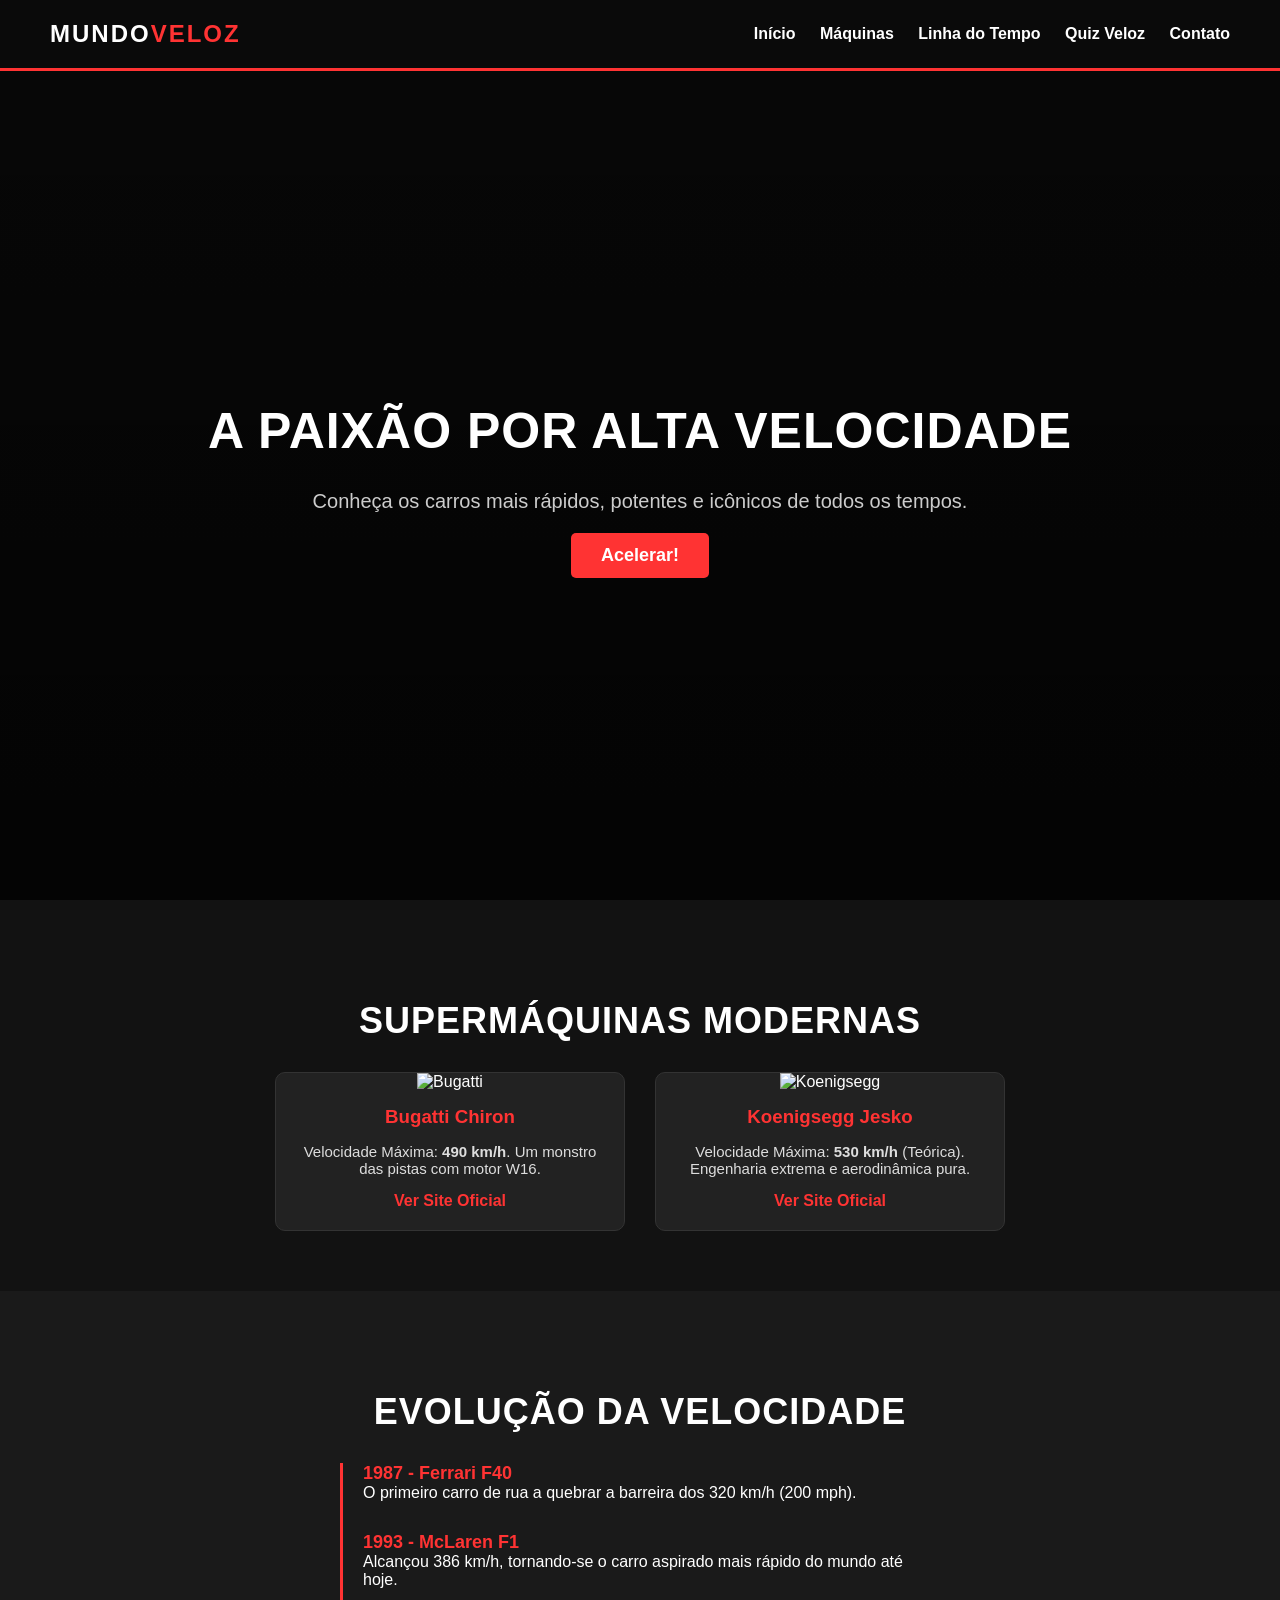
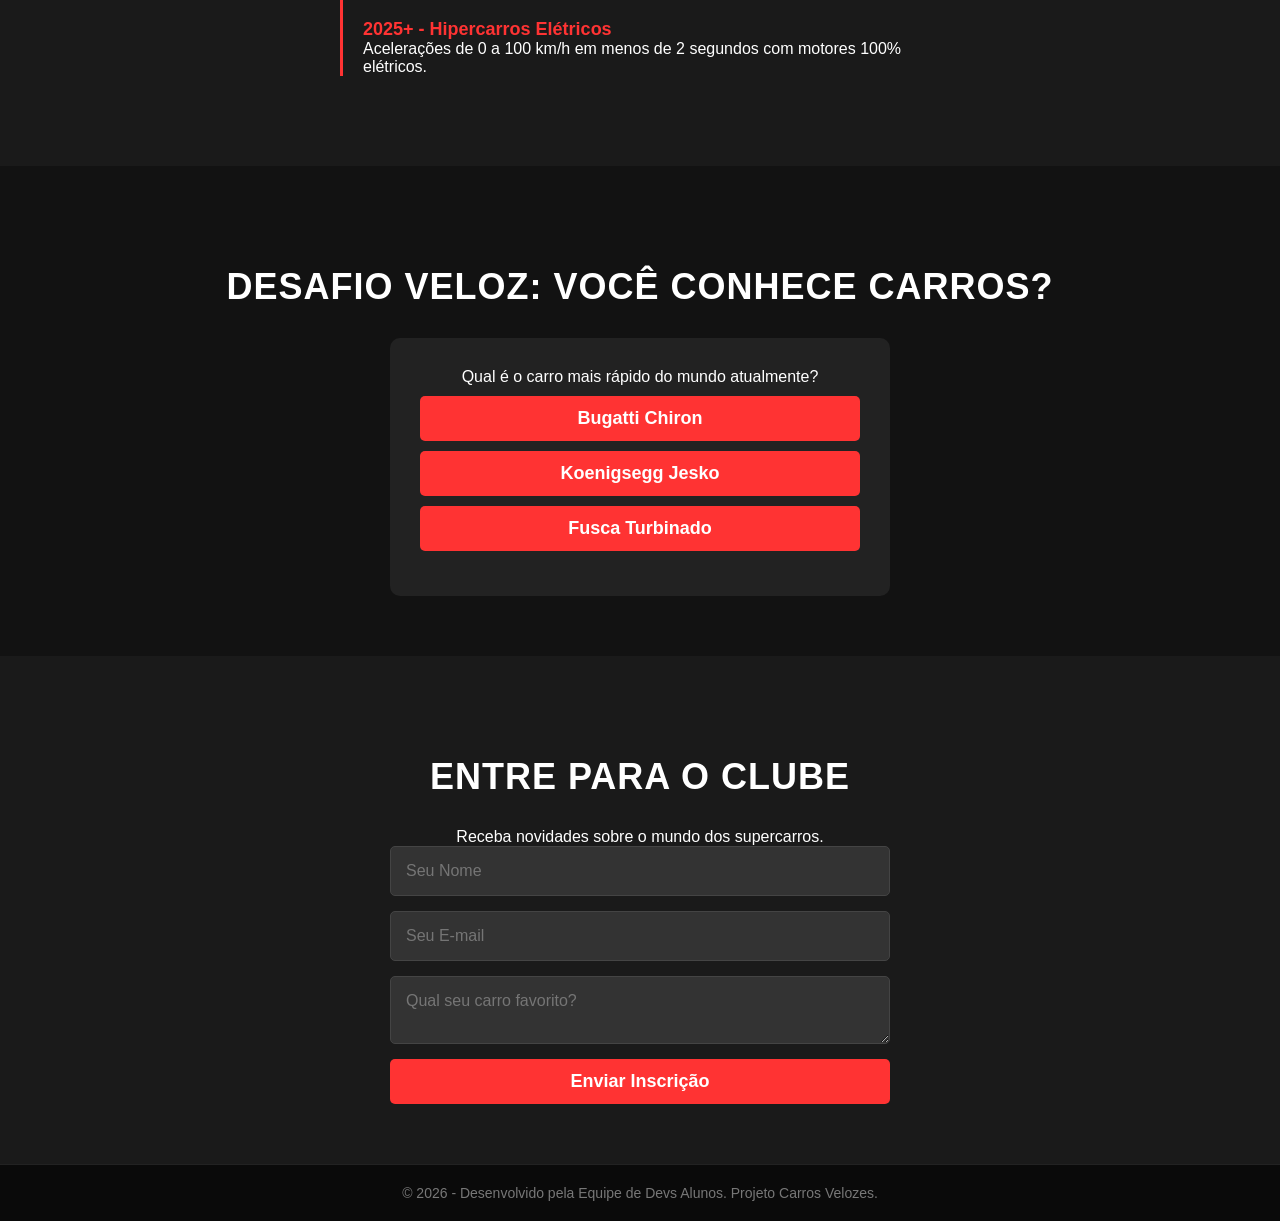
==== index.html @ cc2237c7 "Update index.html" ====
<!DOCTYPE html>
<html lang="pt-BR">
<head>
    <meta charset="UTF-8">
    <meta name="viewport" content="width=device-width, initial-scale=1.0">
    <title>Mundo Veloz | Supercarros</title>
    <link rel="stylesheet" href="style.css">
</head>
<body>

    <header>
        <div class="logo">MUNDO<span>VELOZ</span></div>
        <nav>
            <a href="#home">Início</a>
            <a href="#maquinas">Máquinas</a>
            <a href="#linha-tempo">Linha do Tempo</a>
            <a href="#quiz">Quiz Veloz</a>
            <a href="#contato">Contato</a>
        </nav>
    </header>

    <section id="home" class="hero">
        <div class="hero-content">
            <h2>A Paixão por Alta Velocidade</h2>
            <p>Conheça os carros mais rápidos, potentes e icônicos de todos os tempos.</p>
            <button onclick="boasVindas()">Acelerar!</button>
        </div>
    </section>

    <section id="maquinas" class="container">
        <h2>Supermáquinas Modernas</h2>
        <div class="grid-carros">
            <div class="card">
                <img src="https://images.unsplash.com/photo-1544636331-e26879cd4d9b?w=500" alt="Bugatti">
                <h3>Bugatti Chiron</h3>
                <p>Velocidade Máxima: <strong>490 km/h</strong>. Um monstro das pistas com motor W16.</p>
                <a href="https://www.bugatti.com" target="_blank" class="btn-link">Ver Site Oficial</a>
            </div>
            <div class="card">
                <img src="https://images.unsplash.com/photo-1617814076367-b759c7d7e738?w=500" alt="Koenigsegg">
                <h3>Koenigsegg Jesko</h3>
                <p>Velocidade Máxima: <strong>530 km/h</strong> (Teórica). Engenharia extrema e aerodinâmica pura.</p>
                <a href="https://www.koenigsegg.com" target="_blank" class="btn-link">Ver Site Oficial</a>
            </div>
        </div>
    </section>

    <section id="linha-tempo" class="container bg-dark">
        <h2>Evolução da Velocidade</h2>
        <div class="timeline">
            <div class="time-item">
                <h4>1987 - Ferrari F40</h4>
                <p>O primeiro carro de rua a quebrar a barreira dos 320 km/h (200 mph).</p>
            </div>
            <div class="time-item">
                <h4>1993 - McLaren F1</h4>
                <p>Alcançou 386 km/h, tornando-se o carro aspirado mais rápido do mundo até hoje.</p>
            </div>
            <div class="time-item">
                <h4>2025+ - Hipercarros Elétricos</h4>
                <p>Acelerações de 0 a 100 km/h em menos de 2 segundos com motores 100% elétricos.</p>
            </div>
        </div>
    </section>

    <section id="quiz" class="container">
        <h2>Desafio Veloz: Você conhece carros?</h2>
        <div class="quiz-box">
            <p id="pergunta">Qual é o carro mais rápido do mundo atualmente?</p>
            <button onclick="verificarResposta('Bugatti')">Bugatti Chiron</button>
            <button onclick="verificarResposta('Koenigsegg')">Koenigsegg Jesko</button>
            <button onclick="verificarResposta('Fusca')">Fusca Turbinado</button>
            <p id="resultado-quiz"></p>
        </div>
    </section>

    <section id="contato" class="container bg-dark">
        <h2>Entre para o Clube</h2>
        <p>Receba novidades sobre o mundo dos supercarros.</p>
        <form id="form-contato" onsubmit="enviarFormulario(event)">
            <input type="text" placeholder="Seu Nome" required>
            <input type="email" placeholder="Seu E-mail" required>
            <textarea placeholder="Qual seu carro favorito?" required></textarea>
            <button type="submit">Enviar Inscrição</button>
        </form>
    </section>

    <footer>
        <p>&copy; 2026 - Desenvolvido pela Equipe de Devs Alunos. Projeto Carros Velozes.</p>
    </footer>

    <script src="script.js"></script>
    <script src="https://cdn.jsdelivr.net/npm/@supabase/supabase-js@2"></script>

<script>
  // 2. Conexão com a sua URL do Supabase
  const SUPABASE_URL = 'https://mnbpgcqctdpocraukrky.supabase.co';
  
  // ATENÇÃO: Cole sua chave anon (public) dentro das aspas abaixo
  const SUPABASE_KEY = 'SUA_CHAVE_ANON_AQUI'; 

  const _supabase = window.supabase.createClient(SUPABASE_URL, SUPABASE_KEY);

  // 3. Função para enviar os dados
  async function enviarDados(event) {
    event.preventDefault(); // Não recarrega a página

    // Pega o que o usuário digitou no input
    const valorDigitado = document.getElementById('MEU_INPUT_ID').value;

    // Envia para o Supabase
    const { data, error } = await _supabase
      .from('NOME_DA_TABELA') // Troque pelo nome da sua tabela no Supabase
      .insert([{ NOME_DA_COLUNA: valorDigitado }]); // Troque pelo nome da coluna

    if (error) {
      alert('Erro ao salvar: ' + error.message);
    } else {
      alert('Dados salvos com sucesso!');
    }
  }
</script>
</body>
</html>
---- style.css ----
/* Configurações Gerais */
*{
    margin: 0;
    padding: 0;
    box-sizing: border-box;
    font-family: 'Segoe UI', Tahoma, Geneva, Verdana, sans-serif;
    scroll-behavior: smooth;
}

body {
    background-color: #121212;
    color: #ffffff;
}

/* Menu de Navegação Superior Fixoc */
header {
    background-color: #0a0a0a;
    padding: 20px 50px;
    display: flex;
    justify-content: space-between;
    align-items: center;
    position: fixed;
    width: 100%;
    top: 0;
    z-index: 1000;
    border-bottom: 3px solid #ff3333;
}

.logo {
    font-size: 24px;
    font-weight: bold;
    letter-spacing: 2px;
}

.logo span {
    color: #ff3333;
}

nav a {
    color: #fff;
    text-decoration: none;
    margin-left: 20px;
    font-weight: 600;
    transition: 0.3s;
}

nav a:hover {
    color: #ff3333;
}

/* Seções */
.container {
    padding: 100px 50px 60px 50px;
    text-align: center;
}

.bg-dark {
    background-color: #1a1a1a;
}

h2 {
    font-size: 36px;
    margin-bottom: 30px;
    text-transform: uppercase;
    letter-spacing: 1px;
}

/* Banner Inicial (Hero) */
.hero {
    background: linear-gradient(rgba(0,0,0,0.6), rgba(0,0,0,0.8)), url('https://images.unsplash.com/photo-1618843479313-40f8afb4b4d8?w=1200') no-repeat center center/cover;
    height: 100vh;
    display: flex;
    justify-content: center;
    align-items: center;
    text-align: center;
    padding-top: 80px;
}

.hero-content h2 {
    font-size: 50px;
    color: #fff;
}

.hero-content p {
    font-size: 20px;
    margin-bottom: 20px;
    color: #ccc;
}

button {
    background-color: #ff3333;
    color: white;
    border: none;
    padding: 12px 30px;
    font-size: 18px;
    font-weight: bold;
    cursor: pointer;
    border-radius: 5px;
    transition: 0.3s;
}

button:hover {
    background-color: #cc0000;
    transform: scale(1.05);
}

/* Cards de Carros (Grid) */
.grid-carros {
    display: flex;
    justify-content: center;
    gap: 30px;
    flex-wrap: wrap;
}

.card {
    background-color: #222;
    border-radius: 10px;
    overflow: hidden;
    width: 350px;
    border: 1px solid #333;
    padding-bottom: 20px;
    transition: 0.3s;
}

.card:hover {
    border-color: #ff3333;
    transform: translateY(-5px);
}

.card img {
    width: 100%;
    height: 200px;
    object-fit: cover;
}

.card h3 {
    margin: 15px 0;
    color: #ff3333;
}

.card p {
    padding: 0 15px;
    font-size: 15px;
    color: #ddd;
    margin-bottom: 15px;
}

.btn-link {
    color: #ff3333;
    text-decoration: none;
    font-weight: bold;
}

/* Linha do Tempo */
.timeline {
    max-width: 600px;
    margin: 0 auto;
    text-align: left;
    border-left: 3px solid #ff3333;
    padding-left: 20px;
}

.time-item {
    margin-bottom: 30px;
}

.time-item h4 {
    color: #ff3333;
    font-size: 18px;
}

/* Quiz */
.quiz-box {
    background-color: #222;
    padding: 30px;
    border-radius: 10px;
    max-width: 500px;
    margin: 0 auto;
}

.quiz-box button {
    display: block;
    width: 100%;
    margin: 10px 0;
}

#resultado-quiz {
    margin-top: 15px;
    font-weight: bold;
    font-size: 18px;
}

/* Formulário de Contato */
form {
    max-width: 500px;
    margin: 0 auto;
    display: flex;
    flex-direction: column;
    gap: 15px;
}

form input, form textarea {
    padding: 15px;
    background-color: #333;
    border: 1px solid #444;
    color: white;
    border-radius: 5px;
    font-size: 16px;
}

form input:focus, form textarea:focus {
    border-color: #ff3333;
    outline: none;
}

/* Rodapé */
footer {
    background-color: #0a0a0a;
    text-align: center;
    padding: 20px;
    border-top: 1px solid #222;
    font-size: 14px;
    color: #777;
}

/* Responsividade Básica */
@media (max-width: 768px) {
    header { flex-direction: column; padding: 15px; }
    nav { margin-top: 15px; }
    .hero-content h2 { font-size: 32px; }
}
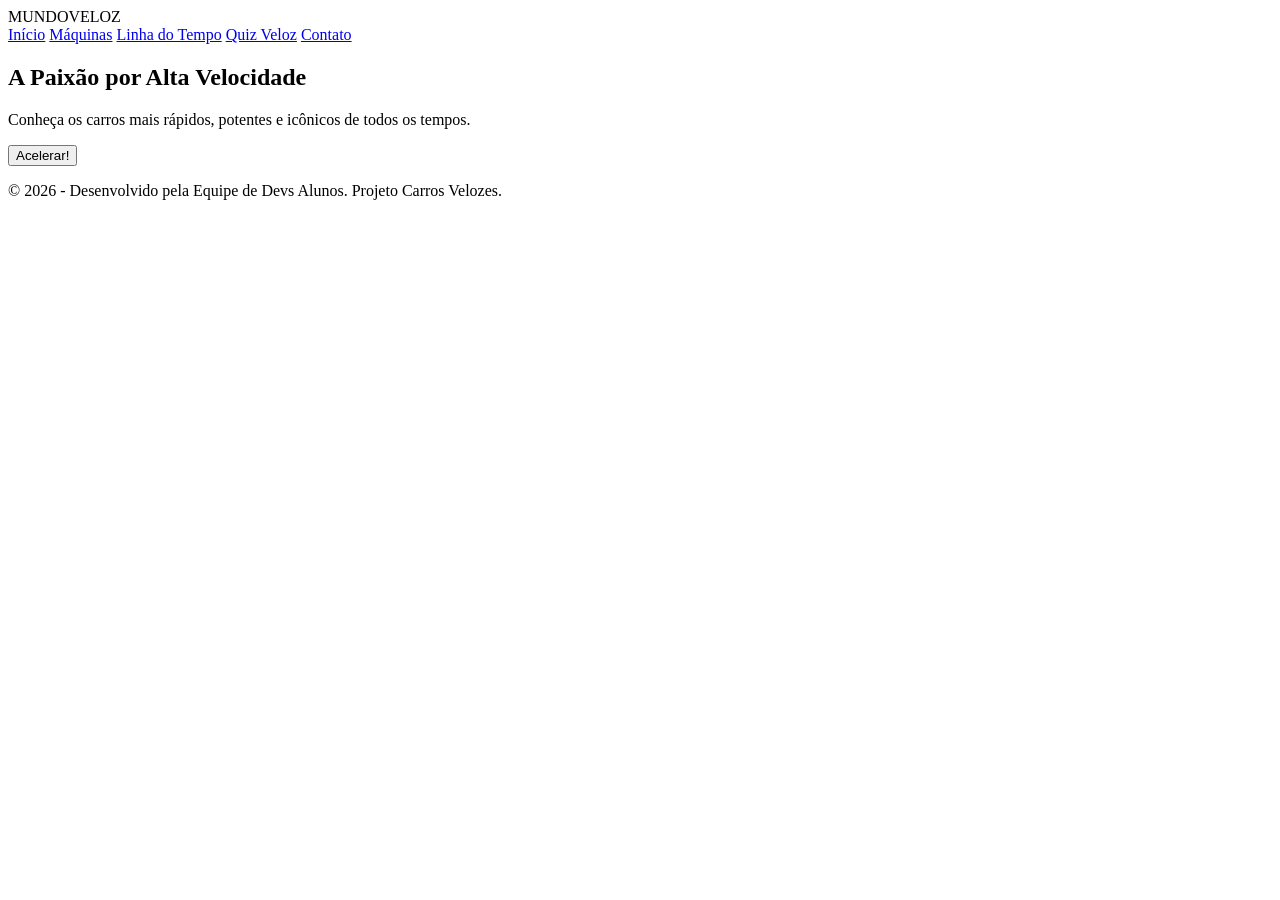
==== commit ccd5dd81: "Create index.html" ====
--- a/index.html
+++ b/index.html
@@ -3,7 +3,7 @@
 <head>
     <meta charset="UTF-8">
     <meta name="viewport" content="width=device-width, initial-scale=1.0">
-    <title>Mundo Veloz | Supercarros</title>
+    <title>Mundo Veloz | Início</title>
     <link rel="stylesheet" href="style.css">
 </head>
 <body>
@@ -11,11 +11,11 @@
     <header>
         <div class="logo">MUNDO<span>VELOZ</span></div>
         <nav>
-            <a href="#home">Início</a>
-            <a href="#maquinas">Máquinas</a>
-            <a href="#linha-tempo">Linha do Tempo</a>
-            <a href="#quiz">Quiz Veloz</a>
-            <a href="#contato">Contato</a>
+            <a href="index.html">Início</a>
+            <a href="maquinas.html">Máquinas</a>
+            <a href="timeline.html">Linha do Tempo</a>
+            <a href="quiz.html">Quiz Veloz</a>
+            <a href="contato.html">Contato</a>
         </nav>
     </header>
 
@@ -27,98 +27,10 @@
         </div>
     </section>
 
-    <section id="maquinas" class="container">
-        <h2>Supermáquinas Modernas</h2>
-        <div class="grid-carros">
-            <div class="card">
-                <img src="https://images.unsplash.com/photo-1544636331-e26879cd4d9b?w=500" alt="Bugatti">
-                <h3>Bugatti Chiron</h3>
-                <p>Velocidade Máxima: <strong>490 km/h</strong>. Um monstro das pistas com motor W16.</p>
-                <a href="https://www.bugatti.com" target="_blank" class="btn-link">Ver Site Oficial</a>
-            </div>
-            <div class="card">
-                <img src="https://images.unsplash.com/photo-1617814076367-b759c7d7e738?w=500" alt="Koenigsegg">
-                <h3>Koenigsegg Jesko</h3>
-                <p>Velocidade Máxima: <strong>530 km/h</strong> (Teórica). Engenharia extrema e aerodinâmica pura.</p>
-                <a href="https://www.koenigsegg.com" target="_blank" class="btn-link">Ver Site Oficial</a>
-            </div>
-        </div>
-    </section>
-
-    <section id="linha-tempo" class="container bg-dark">
-        <h2>Evolução da Velocidade</h2>
-        <div class="timeline">
-            <div class="time-item">
-                <h4>1987 - Ferrari F40</h4>
-                <p>O primeiro carro de rua a quebrar a barreira dos 320 km/h (200 mph).</p>
-            </div>
-            <div class="time-item">
-                <h4>1993 - McLaren F1</h4>
-                <p>Alcançou 386 km/h, tornando-se o carro aspirado mais rápido do mundo até hoje.</p>
-            </div>
-            <div class="time-item">
-                <h4>2025+ - Hipercarros Elétricos</h4>
-                <p>Acelerações de 0 a 100 km/h em menos de 2 segundos com motores 100% elétricos.</p>
-            </div>
-        </div>
-    </section>
-
-    <section id="quiz" class="container">
-        <h2>Desafio Veloz: Você conhece carros?</h2>
-        <div class="quiz-box">
-            <p id="pergunta">Qual é o carro mais rápido do mundo atualmente?</p>
-            <button onclick="verificarResposta('Bugatti')">Bugatti Chiron</button>
-            <button onclick="verificarResposta('Koenigsegg')">Koenigsegg Jesko</button>
-            <button onclick="verificarResposta('Fusca')">Fusca Turbinado</button>
-            <p id="resultado-quiz"></p>
-        </div>
-    </section>
-
-    <section id="contato" class="container bg-dark">
-        <h2>Entre para o Clube</h2>
-        <p>Receba novidades sobre o mundo dos supercarros.</p>
-        <form id="form-contato" onsubmit="enviarFormulario(event)">
-            <input type="text" placeholder="Seu Nome" required>
-            <input type="email" placeholder="Seu E-mail" required>
-            <textarea placeholder="Qual seu carro favorito?" required></textarea>
-            <button type="submit">Enviar Inscrição</button>
-        </form>
-    </section>
-
     <footer>
         <p>&copy; 2026 - Desenvolvido pela Equipe de Devs Alunos. Projeto Carros Velozes.</p>
     </footer>
 
     <script src="script.js"></script>
-    <script src="https://cdn.jsdelivr.net/npm/@supabase/supabase-js@2"></script>
-
-<script>
-  // 2. Conexão com a sua URL do Supabase
-  const SUPABASE_URL = 'https://mnbpgcqctdpocraukrky.supabase.co';
-  
-  // ATENÇÃO: Cole sua chave anon (public) dentro das aspas abaixo
-  const SUPABASE_KEY = 'SUA_CHAVE_ANON_AQUI'; 
-
-  const _supabase = window.supabase.createClient(SUPABASE_URL, SUPABASE_KEY);
-
-  // 3. Função para enviar os dados
-  async function enviarDados(event) {
-    event.preventDefault(); // Não recarrega a página
-
-    // Pega o que o usuário digitou no input
-    const valorDigitado = document.getElementById('MEU_INPUT_ID').value;
-
-    // Envia para o Supabase
-    const { data, error } = await _supabase
-      .from('NOME_DA_TABELA') // Troque pelo nome da sua tabela no Supabase
-      .insert([{ NOME_DA_COLUNA: valorDigitado }]); // Troque pelo nome da coluna
-
-    if (error) {
-      alert('Erro ao salvar: ' + error.message);
-    } else {
-      alert('Dados salvos com sucesso!');
-    }
-  }
-</script>
 </body>
 </html>
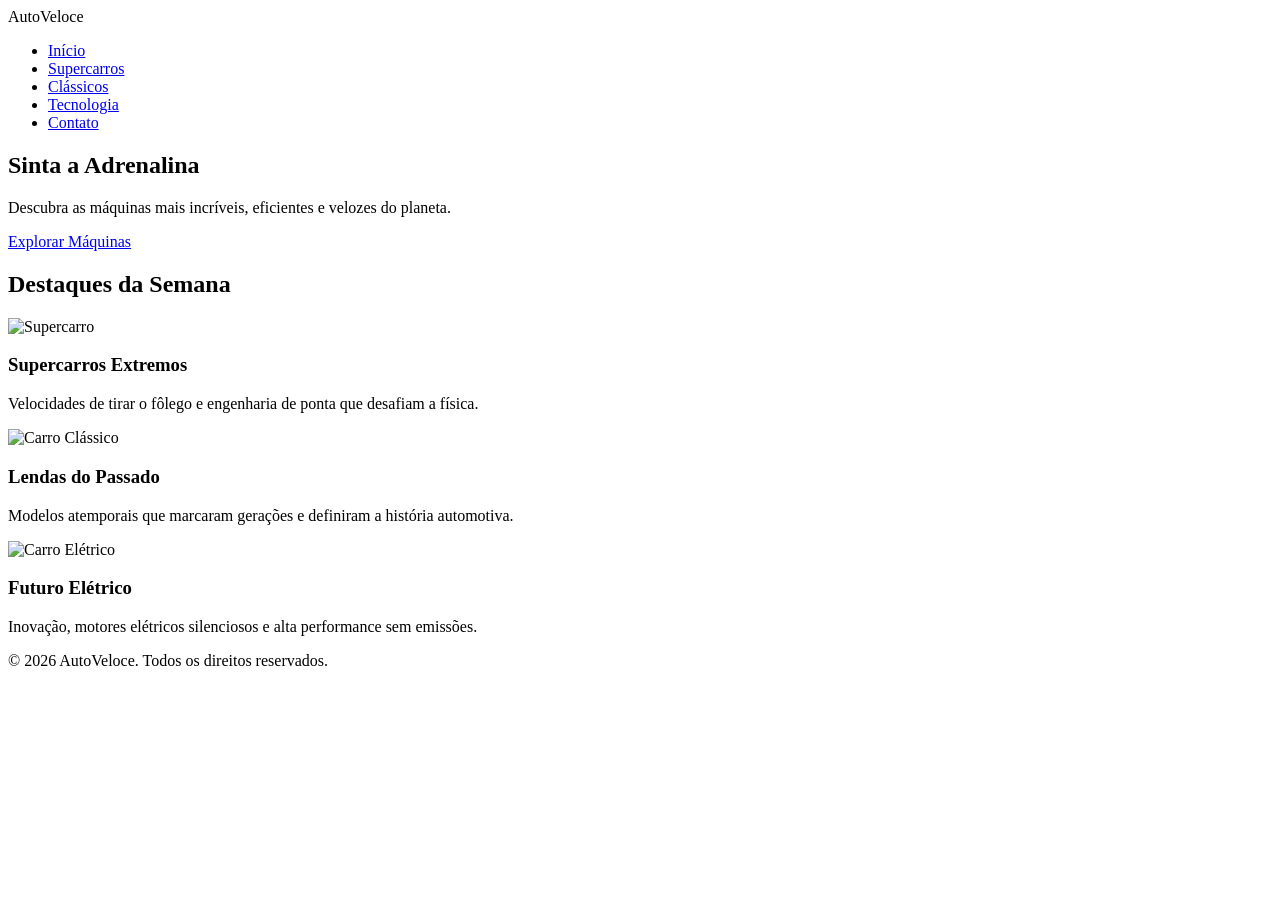
==== commit 4b90f207: "Create index.html" ====
--- a/index.html
+++ b/index.html
@@ -3,34 +3,62 @@
 <head>
     <meta charset="UTF-8">
     <meta name="viewport" content="width=device-width, initial-scale=1.0">
-    <title>Mundo Veloz | Início</title>
+    <title>AutoVeloce | O Mundo dos Automóveis</title>
     <link rel="stylesheet" href="style.css">
 </head>
 <body>
-
     <header>
-        <div class="logo">MUNDO<span>VELOZ</span></div>
+        <div class="logo">Auto<span>Veloce</span></div>
         <nav>
-            <a href="index.html">Início</a>
-            <a href="maquinas.html">Máquinas</a>
-            <a href="timeline.html">Linha do Tempo</a>
-            <a href="quiz.html">Quiz Veloz</a>
-            <a href="contato.html">Contato</a>
+            <ul>
+                <li><a href="index.html" class="active">Início</a></li>
+                <li><a href="supercarros.html">Supercarros</a></li>
+                <li><a href="classicos.html">Clássicos</a></li>
+                <li><a href="tecnologia.html">Tecnologia</a></li>
+                <li><a href="contato.html">Contato</a></li>
+            </ul>
         </nav>
     </header>
 
-    <section id="home" class="hero">
+    <section class="hero" style="background-image: url('https://images.unsplash.com/photo-1503376780353-7e6692767b70?q=80&w=1200');">
         <div class="hero-content">
-            <h2>A Paixão por Alta Velocidade</h2>
-            <p>Conheça os carros mais rápidos, potentes e icônicos de todos os tempos.</p>
-            <button onclick="boasVindas()">Acelerar!</button>
+            <h1>Sinta a Adrenalina</h1>
+            <p>Descubra as máquinas mais incríveis, eficientes e velozes do planeta.</p>
+            <a href="supercarros.html" class="btn">Explorar Máquinas</a>
         </div>
     </section>
 
+    <div class="container">
+        <div class="title-wrapper">
+            <h2 class="section-title">Destaques da Semana</h2>
+        </div>
+        <div class="grid">
+            <div class="card">
+                <img src="https://images.unsplash.com/photo-1544829099-b9a0c07fad1a?q=80&w=600" alt="Supercarro">
+                <div class="card-content">
+                    <h3>Supercarros Extremos</h3>
+                    <p>Velocidades de tirar o fôlego e engenharia de ponta que desafiam a física.</p>
+                </div>
+            </div>
+            <div class="card">
+                <img src="https://images.unsplash.com/photo-1552519507-da3b142c6e3d?q=80&w=600" alt="Carro Clássico">
+                <div class="card-content">
+                    <h3>Lendas do Passado</h3>
+                    <p>Modelos atemporais que marcaram gerações e definiram a história automotiva.</p>
+                </div>
+            </div>
+            <div class="card">
+                <img src="https://images.unsplash.com/photo-1563720223185-11003d516935?q=80&w=600" alt="Carro Elétrico">
+                <div class="card-content">
+                    <h3>Futuro Elétrico</h3>
+                    <p>Inovação, motores elétricos silenciosos e alta performance sem emissões.</p>
+                </div>
+            </div>
+        </div>
+    </div>
+
     <footer>
-        <p>&copy; 2026 - Desenvolvido pela Equipe de Devs Alunos. Projeto Carros Velozes.</p>
+        <p>&copy; 2026 AutoVeloce. Todos os direitos reservados.</p>
     </footer>
-
-    <script src="script.js"></script>
 </body>
 </html>
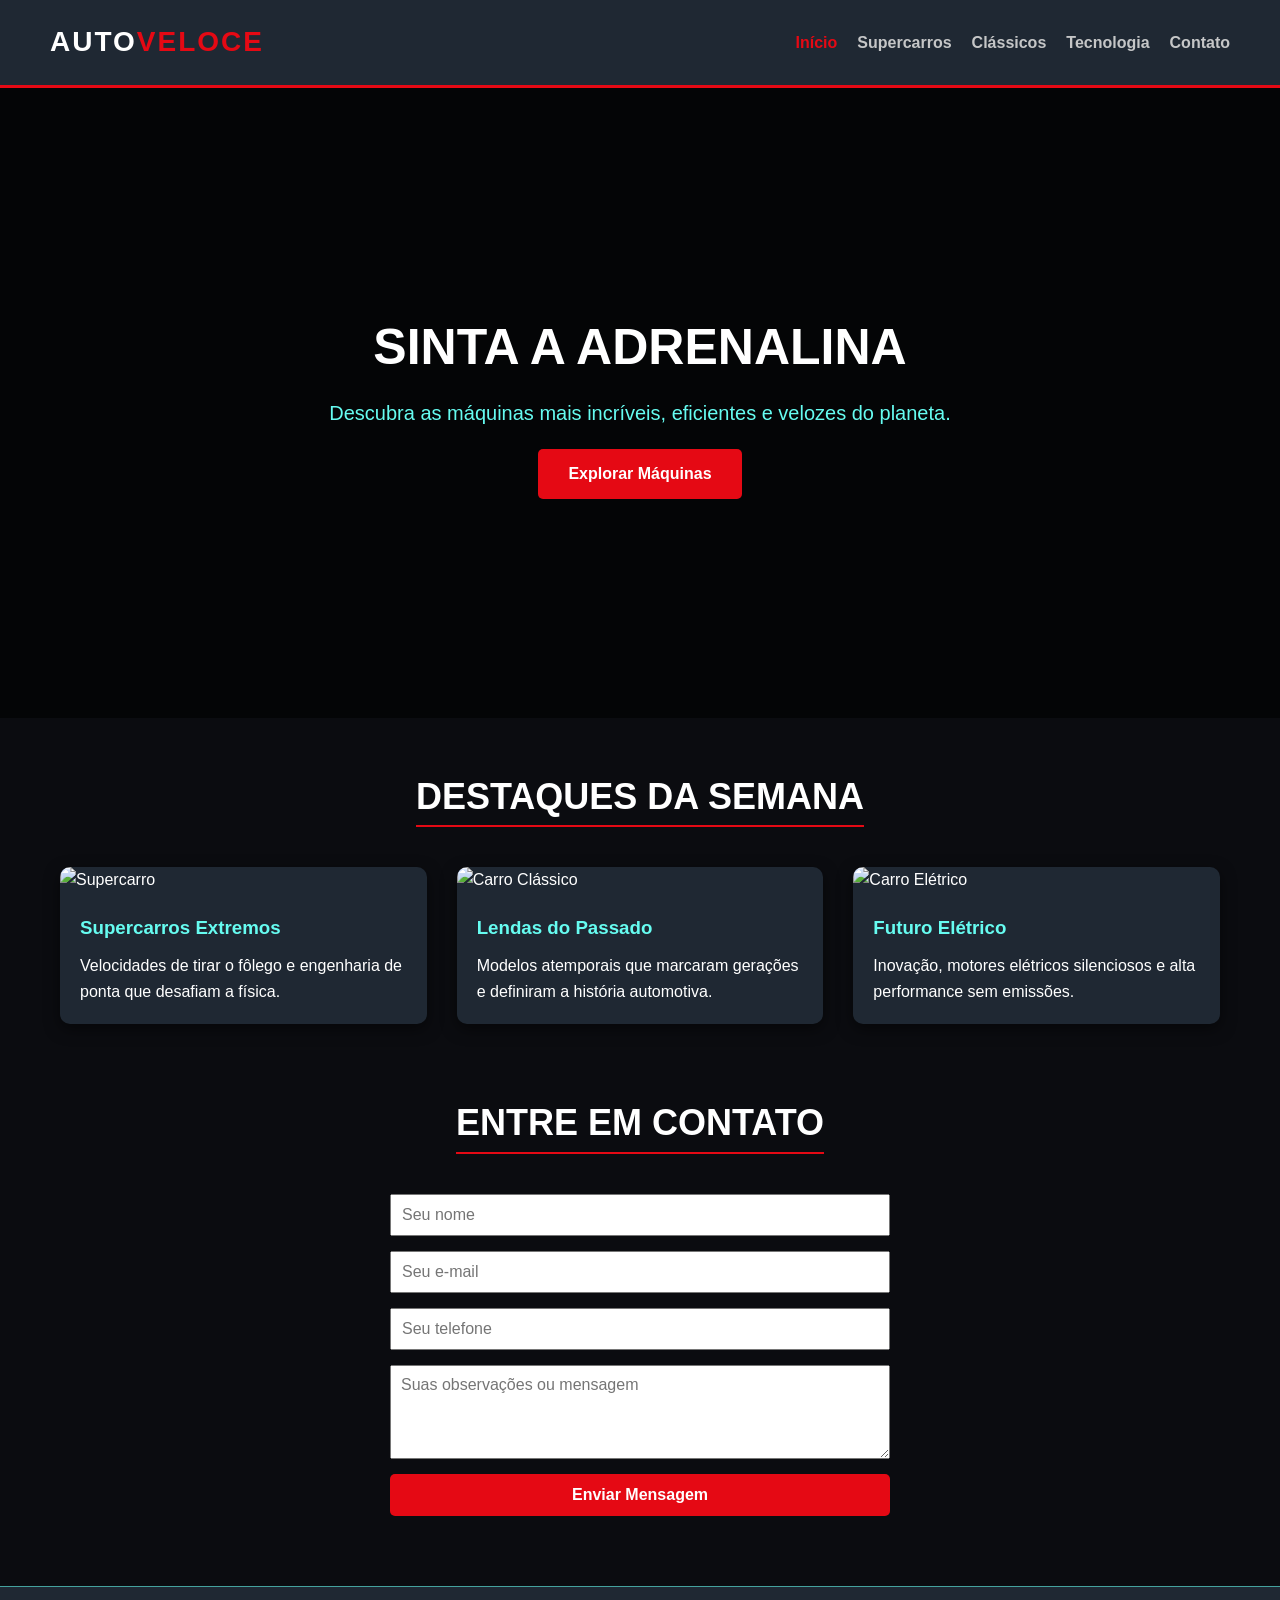
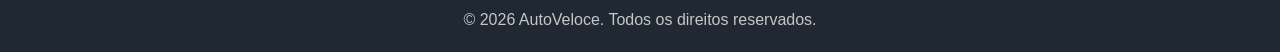
==== commit a0e97f2d: "Update index.html" ====
--- a/index.html
+++ b/index.html
@@ -15,7 +15,7 @@
                 <li><a href="supercarros.html">Supercarros</a></li>
                 <li><a href="classicos.html">Clássicos</a></li>
                 <li><a href="tecnologia.html">Tecnologia</a></li>
-                <li><a href="contato.html">Contato</a></li>
+                <li><a href="#contato">Contato</a></li>
             </ul>
         </nav>
     </header>
@@ -55,10 +55,70 @@
                 </div>
             </div>
         </div>
+
+        <!-- Seção do Formulário de Contato -->
+        <section id="contato" style="margin-top: 50px; padding: 20px;">
+            <div class="title-wrapper">
+                <h2 class="section-title">Entre em Contato</h2>
+            </div>
+            
+            <form id="meuFormulario" onsubmit="enviarContato(event)" style="display: flex; flex-direction: column; gap: 15px; max-width: 500px; margin: 0 auto;">
+                <input type="text" id="nome" placeholder="Seu nome" required style="padding: 10px; font-size: 16px;">
+                <input type="email" id="email" placeholder="Seu e-mail" required style="padding: 10px; font-size: 16px;">
+                <input type="tel" id="telefone" placeholder="Seu telefone" style="padding: 10px; font-size: 16px;">
+                <textarea id="observacoes" placeholder="Suas observações ou mensagem" rows="4" style="padding: 10px; font-size: 16px;"></textarea>
+                
+                <button type="submit" class="btn" style="cursor: pointer; padding: 12px; font-size: 16px;">Enviar Mensagem</button>
+            </form>
+        </section>
     </div>
 
     <footer>
         <p>&copy; 2026 AutoVeloce. Todos os direitos reservados.</p>
     </footer>
+
+    <!-- ================= CONEXÃO COM O SUPABASE ================= -->
+    <!-- 1. Biblioteca Oficial do Supabase -->
+    <script src="https://cdn.jsdelivr.net/npm/@supabase/supabase-js@2"></script>
+
+    <script>
+        // 2. Credenciais de acesso configuradas
+        const SUPABASE_URL = 'https://kmwrbnlanholpqiwwfii.supabase.co'; 
+        const SUPABASE_KEY = 'sb_publishable_ruiMLz8KNqeBZlxvtsAr1Q_6yP9vvVG';
+
+        // 3. Inicializa o cliente do Supabase
+        const supabaseClient = supabase.createClient(SUPABASE_URL, SUPABASE_KEY);
+
+        // 4. Função para capturar os dados do formulário e salvar no banco
+        async function enviarContato(event) {
+            event.preventDefault(); // Impede a página de recarregar
+
+            // Pega os valores informados pelo usuário nos campos do formulário
+            const nomeInput = document.getElementById('nome').value;
+            const emailInput = document.getElementById('email').value;
+            const telefoneInput = document.getElementById('telefone').value;
+            const observacoesInput = document.getElementById('observacoes').value;
+
+            // Envia os dados para a tabela "Contato" no Supabase
+            const { data, error } = await supabaseClient
+                .from('Contato')
+                .insert([
+                    { 
+                        nome: nomeInput, 
+                        email: emailInput, 
+                        telefone: telefoneInput, 
+                        observacoes: observacoesInput 
+                    }
+                ]);
+
+            if (error) {
+                alert('Erro ao enviar contato: ' + error.message);
+                console.error('Detalhes do erro:', error);
+            } else {
+                alert('Contato salvo com sucesso no banco de dados!');
+                document.getElementById('meuFormulario').reset(); // Limpa os campos após enviar
+            }
+        }
+    </script>
 </body>
 </html>
--- a/style.css
+++ b/style.css
@@ -0,0 +1,198 @@
+/* Reset e Fontes */
+* {
+    margin: 0;
+    padding: 0;
+    box-sizing: border-box;
+    font-family: 'Segoe UI', Tahoma, Geneva, Verdana, sans-serif;
+}
+
+body {
+    background-color: #0b0c10;
+    color: #ffffff;
+    line-height: 1.6;
+}
+
+/* Navegação */
+header {
+    background: #1f2833;
+    padding: 20px 50px;
+    display: flex;
+    justify-content: space-between;
+    align-items: center;
+    border-bottom: 3px solid #e50914;
+    position: sticky;
+    top: 0;
+    z-index: 1000;
+}
+
+.logo {
+    font-size: 28px;
+    font-weight: bold;
+    color: #fff;
+    text-transform: uppercase;
+    letter-spacing: 2px;
+}
+
+.logo span {
+    color: #e50914;
+}
+
+nav ul {
+    display: flex;
+    list-style: none;
+}
+
+nav ul li {
+    margin-left: 20px;
+}
+
+nav ul li a {
+    color: #c5c6c7;
+    text-decoration: none;
+    font-size: 16px;
+    font-weight: 600;
+    transition: 0.3s;
+}
+
+nav ul li a:hover, nav ul li a.active {
+    color: #e50914;
+}
+
+/* Banner Principal / Hero */
+.hero {
+    height: 70vh;
+    background-size: cover;
+    background-position: center;
+    display: flex;
+    flex-direction: column;
+    justify-content: center;
+    align-items: center;
+    text-align: center;
+    padding: 0 20px;
+    position: relative;
+}
+
+.hero::after {
+    content: '';
+    position: absolute;
+    top: 0; left: 0; right: 0; bottom: 0;
+    background: rgba(0, 0, 0, 0.6);
+}
+
+.hero-content {
+    position: relative;
+    z-index: 1;
+}
+
+.hero h1 {
+    font-size: 50px;
+    margin-bottom: 10px;
+    text-transform: uppercase;
+}
+
+.hero p {
+    font-size: 20px;
+    color: #66fcf1;
+    margin-bottom: 20px;
+}
+
+.btn {
+    display: inline-block;
+    background: #e50914;
+    color: #fff;
+    padding: 12px 30px;
+    text-decoration: none;
+    font-weight: bold;
+    border-radius: 5px;
+    transition: 0.3s;
+    border: none;
+    cursor: pointer;
+}
+
+.btn:hover {
+    background: #ff1e27;
+    transform: scale(1.05);
+}
+
+/* Conteúdo Principal e Grid */
+.container {
+    max-width: 1200px;
+    margin: 50px auto;
+    padding: 0 20px;
+}
+
+.section-title {
+    text-align: center;
+    font-size: 36px;
+    margin-bottom: 40px;
+    color: #fff;
+    text-transform: uppercase;
+    border-bottom: 2px solid #e50914;
+    display: inline-block;
+}
+
+.title-wrapper {
+    text-align: center;
+}
+
+.grid {
+    display: grid;
+    grid-template-columns: repeat(auto-fit, minmax(300px, 1fr));
+    gap: 30px;
+}
+
+.card {
+    background: #1f2833;
+    border-radius: 10px;
+    overflow: hidden;
+    box-shadow: 0 5px 15px rgba(0,0,0,0.5);
+    transition: transform 0.3s;
+}
+
+.card:hover {
+    transform: translateY(-10px);
+}
+
+.card img {
+    width: 100%;
+    height: 200px;
+    object-fit: cover;
+}
+
+.card-content {
+    padding: 20px;
+}
+
+.card-content h3 {
+    margin-bottom: 10px;
+    color: #66fcf1;
+}
+
+/* Formulário de Contato */
+.form-group {
+    margin-bottom: 20px;
+}
+
+.form-group label {
+    display: block;
+    margin-bottom: 5px;
+}
+
+.form-group input, .form-group textarea {
+    width: 100%;
+    padding: 10px;
+    border-radius: 5px;
+    border: 1px solid #45a29e;
+    background: #0b0c10;
+    color: #fff;
+}
+
+/* Rodapé */
+footer {
+    background: #1f2833;
+    text-align: center;
+    padding: 20px;
+    margin-top: 50px;
+    border-top: 1px solid #45a29e;
+    color: #c5c6c7;
+}
